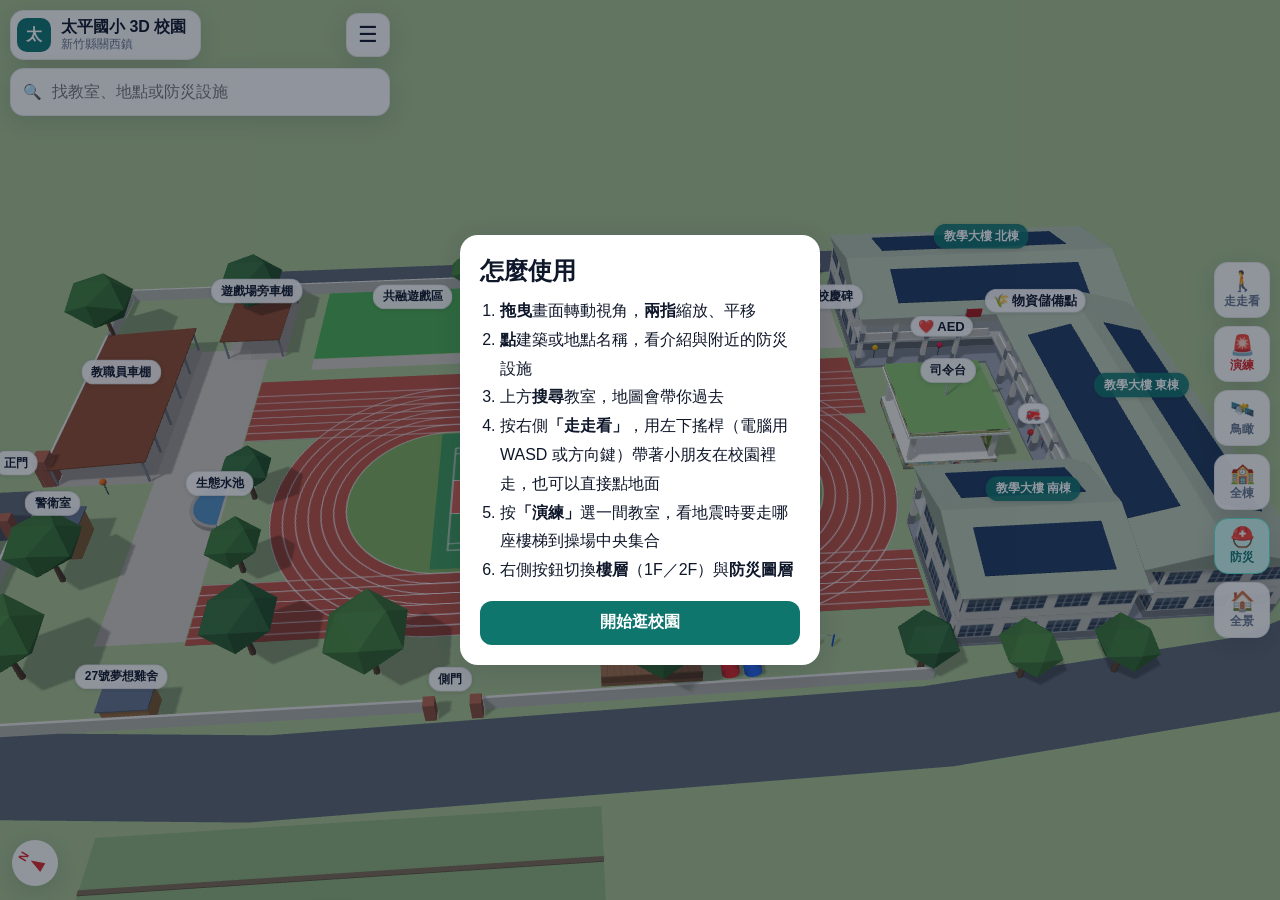
==== app/index.html @ c418060f "太平國小 3D 校園地圖：第一版 - 依空拍校正比例的 3D 校園（公尺為單位，資料集中在 campus.json） - 手機優先介面：搜尋、資訊卡、分享連結、通報電話、圖例 - 走走看：方塊人物、搖" ====
<!doctype html>
<html lang="zh-Hant-TW">
<head>
  <meta charset="utf-8">
  <meta name="viewport" content="width=device-width, initial-scale=1, viewport-fit=cover">
  <meta name="theme-color" content="#0f766e">
  <meta name="description" content="新竹縣關西鎮太平國小 3D 校園地圖：找教室、看防災設施與疏散集合點。">
  <title>太平國小 3D 校園地圖</title>
  <meta property="og:title" content="太平國小 3D 校園地圖">
  <meta property="og:description" content="用手機逛新竹縣關西鎮太平國小：找教室、看防災設施，跟著小朋友走一次地震疏散路線。">
  <meta property="og:type" content="website">
  <link rel="icon" href="./favicon.svg" type="image/svg+xml">
  <link rel="stylesheet" href="./styles.css">
  <script src="./vendor/qrcode.js" defer></script>
  <script type="importmap">
    {
      "imports": {
        "three": "./vendor/three/three.module.min.js",
        "three/addons/": "./vendor/three/addons/"
      }
    }
  </script>
</head>
<body>
  <div id="stage"></div>
  <div id="labels"></div>

  <!-- 頂部：校名、搜尋、選單 -->
  <header class="topbar">
    <div class="topbar-row">
      <div class="brand">
        <div class="brand-mark" aria-hidden="true">太</div>
        <div>
          <div class="brand-title">太平國小 3D 校園</div>
          <div class="brand-sub">新竹縣關西鎮</div>
        </div>
      </div>
      <button class="icon-btn" id="menu-open" aria-label="開啟選單">☰</button>
    </div>
    <div class="search" role="search">
      <span class="search-icon" aria-hidden="true">🔍</span>
      <input id="search-input" type="search" placeholder="找教室、地點或防災設施" autocomplete="off" enterkeyhint="search" aria-label="搜尋地點">
      <button class="search-clear" id="search-clear" aria-label="清除" hidden>×</button>
      <ul class="search-results" id="search-results" role="listbox" hidden></ul>
    </div>
  </header>

  <!-- 右側快捷鍵 -->
  <nav class="rail" aria-label="檢視工具">
    <button class="rail-btn walk" id="btn-walk" aria-label="走路模式"><span class="rail-icon">🚶</span><span class="rail-text">走走看</span></button>
    <button class="rail-btn drill" id="btn-drill" aria-label="疏散演練"><span class="rail-icon">🚨</span><span class="rail-text">演練</span></button>
    <button class="rail-btn" id="btn-view" aria-label="切換視角"><span class="rail-icon">🛰️</span><span class="rail-text">鳥瞰</span></button>
    <button class="rail-btn" id="btn-floor" aria-label="切換樓層"><span class="rail-icon">🏫</span><span class="rail-text">全棟</span></button>
    <button class="rail-btn" id="btn-safety" aria-label="防災圖層"><span class="rail-icon">⛑️</span><span class="rail-text">防災</span></button>
    <button class="rail-btn" id="btn-home" aria-label="回到全景"><span class="rail-icon">🏠</span><span class="rail-text">全景</span></button>
  </nav>

  <!-- 走路模式的搖桿 -->
  <div class="joystick" id="joystick" hidden aria-label="移動搖桿">
    <div class="joy-knob"></div>
  </div>

  <div class="compass" id="compass" title="北方">
    <div class="compass-needle"><span>N</span></div>
  </div>

  <!-- 資訊卡：手機在底部，桌機在右側 -->
  <section class="card" id="info-card" hidden aria-live="polite">
    <div class="card-grip" aria-hidden="true"></div>
    <button class="card-close" id="info-close" aria-label="關閉">×</button>
    <div class="card-kicker" id="info-kicker"></div>
    <h2 class="card-title" id="info-title"></h2>
    <p class="card-desc" id="info-desc"></p>
    <ul class="card-tags" id="info-tags"></ul>
    <div class="card-nearby" id="info-nearby" hidden>
      <div class="card-subtitle">附近的防災設施</div>
      <ul id="info-nearby-list"></ul>
    </div>
    <div class="card-actions">
      <button class="btn primary" id="info-go">🚶 帶我去</button>
      <button class="btn danger" id="info-drill" hidden>🚨 疏散演練</button>
      <button class="btn" id="info-share">🔗 分享</button>
    </div>
  </section>

  <!-- 選單抽屜 -->
  <div class="drawer-mask" id="drawer-mask" hidden></div>
  <aside class="drawer" id="drawer" hidden aria-label="選單">
    <div class="drawer-head">
      <b>選單</b>
      <button class="icon-btn" id="menu-close" aria-label="關閉選單">×</button>
    </div>

    <section class="drawer-sec">
      <h3>☎️ 防救災通報電話</h3>
      <div id="contacts"></div>
    </section>

    <section class="drawer-sec">
      <h3>🗺️ 圖例</h3>
      <div class="legend" id="legend"></div>
    </section>

    <section class="drawer-sec">
      <h3>🧭 地震避難原則</h3>
      <p class="drawer-note">先就地掩護（趴下、掩護、穩住），搖晃停止後依老師指示，走規定的樓梯到<b>操場中央</b>集合。</p>
      <button class="btn danger wide" id="drawer-drill" style="margin-top:10px">🚨 開始疏散演練</button>
    </section>

    <section class="drawer-sec">
      <h3>🧒 走路角色</h3>
      <div class="seg-choice" role="radiogroup" aria-label="走路角色">
        <label><input type="radio" name="char" value="boy" checked> 👦 男孩</label>
        <label><input type="radio" name="char" value="girl"> 👧 女孩</label>
      </div>
    </section>

    <section class="drawer-sec">
      <h3>⚙️ 顯示設定</h3>
      <label class="switch"><input type="checkbox" id="opt-labels" checked> 顯示地點名稱</label>
      <label class="switch ref-option"><input type="checkbox" id="opt-reference"> 顯示空拍底圖（編輯用）</label>
    </section>

    <section class="drawer-sec">
      <h3>📱 分享這個網站</h3>
      <div class="qr" id="site-qr" aria-label="網站 QR Code"></div>
      <div class="qr-url" id="site-url"></div>
      <div class="card-actions">
        <button class="btn" id="copy-url">複製網址</button>
        <a class="btn" href="./poster.html" target="_blank" rel="noopener">🖨️ 列印海報</a>
      </div>
    </section>

    <section class="drawer-sec">
      <button class="btn wide" id="help-open">❓ 操作說明</button>
    </section>

    <p class="drawer-foot">新竹縣關西鎮太平國民小學<br><span id="data-version"></span></p>
  </aside>

  <!-- 操作說明（第一次開啟會出現） -->
  <div class="help" id="help" hidden>
    <div class="help-box" role="dialog" aria-labelledby="help-title">
      <h2 id="help-title">怎麼使用</h2>
      <ol>
        <li><b>拖曳</b>畫面轉動視角，<b>兩指</b>縮放、平移</li>
        <li><b>點</b>建築或地點名稱，看介紹與附近的防災設施</li>
        <li>上方<b>搜尋</b>教室，地圖會帶你過去</li>
        <li>按右側<b>「走走看」</b>，用左下搖桿（電腦用 WASD 或方向鍵）帶著小朋友在校園裡走，也可以直接點地面</li>
        <li>按<b>「演練」</b>選一間教室，看地震時要走哪座樓梯到操場中央集合</li>
        <li>右側按鈕切換<b>樓層</b>（1F／2F）與<b>防災圖層</b></li>
      </ol>
      <button class="btn primary wide" id="help-close">開始逛校園</button>
    </div>
  </div>

  <!-- 疏散演練：選班級 -->
  <div class="help" id="drill-picker" hidden>
    <div class="help-box" role="dialog" aria-labelledby="drill-picker-title">
      <h2 id="drill-picker-title">🚨 地震疏散演練</h2>
      <p class="drawer-note">選一間教室，看小朋友從教室門口走規定的樓梯，到操場中央集合。</p>
      <div class="drill-list" id="drill-list"></div>
      <button class="btn wide" id="drill-cancel">取消</button>
    </div>
  </div>

  <!-- 疏散演練進行中 -->
  <section class="drillbar" id="drillbar" hidden aria-live="polite">
    <div class="drill-title" id="drill-title"></div>
    <div class="drill-sub" id="drill-sub"></div>
    <div class="drill-progress"><div class="drill-progress-bar" id="drill-progress-bar"></div></div>
    <div class="drill-actions">
      <button class="btn" id="drill-pause">⏸ 暫停</button>
      <button class="btn" id="drill-speed">⏩ 2 倍速</button>
      <button class="btn" id="drill-stop">結束</button>
    </div>
  </section>

  <div class="toast" id="toast" hidden></div>
  <div class="loading" id="loading">載入校園中…</div>

  <script type="module" src="./src/main.js"></script>
</body>
</html>
---- app/styles.css ----
:root {
  --bg: #dfeaf2;
  --panel: rgba(255, 255, 255, 0.95);
  --panel-border: rgba(15, 23, 42, 0.08);
  --text: #0f172a;
  --muted: #64748b;
  --accent: #0f766e;
  --accent-soft: #ccfbf1;
  --danger: #dc2626;
  --radius: 14px;
  --shadow: 0 6px 24px rgba(15, 23, 42, 0.14);
  --safe-top: env(safe-area-inset-top, 0px);
  --safe-bottom: env(safe-area-inset-bottom, 0px);
  --safe-right: env(safe-area-inset-right, 0px);
}

* { box-sizing: border-box; }

html, body {
  margin: 0;
  height: 100%;
  overflow: hidden;
  background: var(--bg);
  color: var(--text);
  font-family: -apple-system, BlinkMacSystemFont, "PingFang TC", "Noto Sans TC", "Microsoft JhengHei", sans-serif;
  -webkit-tap-highlight-color: transparent;
  overscroll-behavior: none;
  -webkit-text-size-adjust: 100%;
}

#stage { position: fixed; inset: 0; touch-action: none; }
#stage canvas { display: block; }
#labels { position: fixed; inset: 0; pointer-events: none; }

button { font: inherit; color: inherit; cursor: pointer; border: 0; background: none; }

.panel {
  background: var(--panel);
  border: 1px solid var(--panel-border);
  border-radius: var(--radius);
  box-shadow: var(--shadow);
}

.icon-btn {
  width: 44px;
  height: 44px;
  border-radius: 12px;
  font-size: 22px;
  display: grid;
  place-items: center;
  background: var(--panel);
  border: 1px solid var(--panel-border);
  box-shadow: var(--shadow);
}

.btn {
  min-height: 44px;
  padding: 0 16px;
  border-radius: 12px;
  background: #eef2f6;
  font-weight: 600;
}
.btn.primary { background: var(--accent); color: #fff; }
.btn.wide { width: 100%; }

/* ---------- 頂部 ---------- */
.topbar {
  position: fixed;
  top: calc(10px + var(--safe-top));
  left: 10px;
  right: 10px;
  display: flex;
  flex-direction: column;
  gap: 8px;
  pointer-events: none;
  z-index: 15;
}
.topbar > *, .topbar-row > * { pointer-events: auto; }
.topbar-row { display: flex; justify-content: space-between; align-items: center; gap: 8px; pointer-events: none; }

.brand {
  display: flex;
  align-items: center;
  gap: 10px;
  background: var(--panel);
  border: 1px solid var(--panel-border);
  border-radius: var(--radius);
  box-shadow: var(--shadow);
  padding: 6px 14px 6px 6px;
}
.brand-mark {
  width: 34px;
  height: 34px;
  border-radius: 10px;
  background: var(--accent);
  color: #fff;
  font-weight: 800;
  display: grid;
  place-items: center;
}
.brand-title { font-weight: 700; font-size: 16px; line-height: 1.2; }
.brand-sub { font-size: 12px; color: var(--muted); }

.search {
  position: relative;
  display: flex;
  align-items: center;
  background: var(--panel);
  border: 1px solid var(--panel-border);
  border-radius: var(--radius);
  box-shadow: var(--shadow);
}
.search-icon { padding-left: 12px; font-size: 15px; }
.search input {
  flex: 1;
  min-width: 0;
  height: 46px;
  border: 0;
  background: transparent;
  padding: 0 10px;
  font: inherit;
  font-size: 16px; /* 16px 以上 iPhone 才不會自動放大 */
  color: var(--text);
  outline: none;
}
.search input::-webkit-search-cancel-button { display: none; }
.search-clear { width: 44px; height: 44px; font-size: 22px; color: var(--muted); }
.search-results {
  position: absolute;
  top: calc(100% + 6px);
  left: 0;
  right: 0;
  margin: 0;
  padding: 6px;
  list-style: none;
  max-height: min(50vh, 360px);
  overflow: auto;
  background: var(--panel);
  border: 1px solid var(--panel-border);
  border-radius: var(--radius);
  box-shadow: var(--shadow);
}
.search-results li {
  display: flex;
  align-items: center;
  gap: 10px;
  min-height: 44px;
  padding: 6px 10px;
  border-radius: 10px;
  cursor: pointer;
}
.search-results li:hover, .search-results li.active { background: #f1f5f9; }
.search-results .r-icon { width: 24px; text-align: center; }
.search-results .r-name { font-weight: 600; }
.search-results .r-meta { margin-left: auto; font-size: 12px; color: var(--muted); white-space: nowrap; }
.search-results .r-empty { color: var(--muted); cursor: default; }

/* ---------- 右側快捷鍵 ---------- */
.rail {
  position: fixed;
  right: calc(10px + var(--safe-right));
  top: 50%;
  transform: translateY(-50%);
  display: flex;
  flex-direction: column;
  gap: 8px;
  z-index: 12;
}
.rail-btn {
  width: 56px;
  min-height: 56px;
  border-radius: 14px;
  background: var(--panel);
  border: 1px solid var(--panel-border);
  box-shadow: var(--shadow);
  display: flex;
  flex-direction: column;
  align-items: center;
  justify-content: center;
  gap: 2px;
  padding: 4px 0;
}
.rail-icon { font-size: 20px; line-height: 1; }
.rail-text { font-size: 12px; font-weight: 700; color: var(--muted); }
.rail-btn.on { background: var(--accent-soft); border-color: #5eead4; }
.rail-btn.on .rail-text { color: var(--accent); }

/* ---------- 走路搖桿 ---------- */
.joystick {
  position: fixed;
  left: 22px;
  bottom: calc(80px + var(--safe-bottom));
  width: 130px;
  height: 130px;
  border-radius: 50%;
  background: rgba(255, 255, 255, 0.45);
  border: 2px solid rgba(255, 255, 255, 0.85);
  box-shadow: var(--shadow);
  display: grid;
  place-items: center;
  touch-action: none;
  z-index: 13;
}
.joystick[hidden] { display: none; }
.joystick.on { background: rgba(255, 255, 255, 0.6); }
.joy-knob {
  width: 56px;
  height: 56px;
  border-radius: 50%;
  background: var(--accent);
  border: 3px solid #fff;
  box-shadow: 0 2px 8px rgba(0, 0, 0, 0.25);
  pointer-events: none;
}
.card-open.walking .joystick { display: none; }
.rail-btn.walk.on { background: var(--accent); border-color: var(--accent); }
.rail-btn.walk.on .rail-text { color: #fff; }

.seg-choice { display: flex; gap: 8px; }
.seg-choice label {
  flex: 1;
  display: flex;
  align-items: center;
  justify-content: center;
  gap: 6px;
  min-height: 44px;
  border-radius: 12px;
  background: #f1f5f9;
  font-weight: 600;
  cursor: pointer;
}
.seg-choice label:has(input:checked) { background: var(--accent-soft); color: var(--accent); }
.seg-choice input { accent-color: var(--accent); }

/* ---------- 指北針 ---------- */
.compass {
  position: fixed;
  left: 12px;
  bottom: calc(14px + var(--safe-bottom));
  width: 46px;
  height: 46px;
  border-radius: 50%;
  background: var(--panel);
  box-shadow: var(--shadow);
  z-index: 5;
}
.compass-needle { position: absolute; inset: 0; display: flex; justify-content: center; }
.compass-needle span { margin-top: 3px; font-size: 12px; font-weight: 800; color: var(--danger); }
.compass-needle::after {
  content: "";
  position: absolute;
  top: 18px;
  left: 50%;
  margin-left: -5px;
  border-left: 5px solid transparent;
  border-right: 5px solid transparent;
  border-bottom: 14px solid var(--danger);
}

/* ---------- 資訊卡 ---------- */
.card {
  position: fixed;
  left: 0;
  right: 0;
  bottom: 0;
  max-height: 52vh;
  overflow: auto;
  background: var(--panel);
  border-radius: 18px 18px 0 0;
  box-shadow: 0 -6px 24px rgba(15, 23, 42, 0.16);
  padding: 8px 18px calc(16px + var(--safe-bottom));
  z-index: 20;
  animation: sheet-in 0.22s ease-out;
}
@keyframes sheet-in { from { transform: translateY(30px); opacity: 0; } }
.card-grip { width: 40px; height: 5px; border-radius: 3px; background: #cbd5e1; margin: 0 auto 8px; }
.card-close { position: absolute; top: 8px; right: 8px; width: 44px; height: 44px; font-size: 26px; color: var(--muted); }
.card-kicker { font-size: 13px; color: var(--accent); font-weight: 700; }
.card-title { margin: 2px 44px 6px 0; font-size: 21px; }
.card-desc { margin: 0 0 10px; line-height: 1.65; color: #334155; }
.card-tags { list-style: none; margin: 0 0 10px; padding: 0; display: flex; flex-wrap: wrap; gap: 6px; }
.card-tags:empty { display: none; }
.card-tags li { font-size: 13px; padding: 4px 10px; border-radius: 999px; background: #fee2e2; color: #b91c1c; }
.card-subtitle { font-size: 13px; font-weight: 700; color: var(--muted); margin-bottom: 4px; }
.card-nearby ul { list-style: none; margin: 0 0 10px; padding: 0; }
.card-nearby li {
  display: flex;
  gap: 8px;
  align-items: center;
  min-height: 40px;
  padding: 4px 8px;
  border-radius: 10px;
  cursor: pointer;
}
.card-nearby li:hover { background: #f1f5f9; }
.card-nearby .dist { margin-left: auto; color: var(--muted); font-size: 13px; }
.card-actions { display: flex; gap: 8px; }

@media (max-width: 899px) {
  .card-open .rail { top: 22%; transform: none; }
  .card-open .compass { display: none; }
}

@media (min-width: 900px) {
  .topbar { right: auto; width: 380px; }
  .card {
    left: auto;
    right: 82px;
    top: calc(14px + var(--safe-top));
    bottom: auto;
    width: 360px;
    max-height: calc(100vh - 28px);
    border-radius: var(--radius);
    padding-top: 14px;
  }
  .card-grip { display: none; }
}

.btn.danger { background: #dc2626; color: #fff; }
.card-actions { flex-wrap: wrap; }
.card-actions .btn { flex: 1 1 auto; }
.rail-btn.drill .rail-text { color: #dc2626; }

/* ---------- 疏散演練 ---------- */
.drill-list { display: grid; grid-template-columns: 1fr 1fr; gap: 8px; margin: 12px 0; max-height: 50vh; overflow: auto; }
.drill-list button {
  min-height: 52px;
  border-radius: 12px;
  background: #f1f5f9;
  text-align: left;
  padding: 6px 12px;
  line-height: 1.3;
}
.drill-list button b { display: block; font-size: 15px; }
.drill-list button span { font-size: 12px; color: var(--muted); }
.drill-list button:active { background: #fee2e2; }
.drillbar {
  position: fixed;
  left: 10px;
  right: 10px;
  bottom: calc(10px + var(--safe-bottom));
  background: var(--panel);
  border: 2px solid #fca5a5;
  border-radius: var(--radius);
  box-shadow: var(--shadow);
  padding: 12px 14px;
  z-index: 21;
}
.drillbar[hidden] { display: none; }
.drill-title { font-weight: 800; font-size: 16px; color: #b91c1c; }
.drill-sub { font-size: 13px; color: #334155; margin: 2px 0 8px; }
.drill-progress { height: 8px; border-radius: 4px; background: #fee2e2; overflow: hidden; margin-bottom: 10px; }
.drill-progress-bar { height: 100%; width: 0; background: #dc2626; transition: width 0.2s linear; }
.drill-actions { display: flex; gap: 8px; }
.drill-actions .btn { flex: 1; }
.drilling .joystick, .drilling .rail { display: none; }
@media (min-width: 900px) {
  .drillbar { left: auto; right: 82px; bottom: auto; top: calc(14px + var(--safe-top)); width: 360px; }
  .drilling .rail { display: flex; }
}

/* ---------- 選單抽屜 ---------- */
.drawer-mask { position: fixed; inset: 0; background: rgba(15, 23, 42, 0.35); z-index: 40; }
.drawer {
  position: fixed;
  top: 0;
  right: 0;
  bottom: 0;
  width: min(360px, 88vw);
  overflow: auto;
  background: #fff;
  box-shadow: -8px 0 30px rgba(15, 23, 42, 0.2);
  padding: calc(12px + var(--safe-top)) 16px calc(16px + var(--safe-bottom));
  z-index: 41;
  animation: drawer-in 0.2s ease-out;
}
@keyframes drawer-in { from { transform: translateX(40px); opacity: 0; } }
.drawer-head { display: flex; justify-content: space-between; align-items: center; font-size: 18px; margin-bottom: 4px; }
.drawer-head .icon-btn { box-shadow: none; }
.drawer-sec { border-top: 1px solid #e2e8f0; padding: 12px 0; }
.drawer-sec h3 { margin: 0 0 8px; font-size: 15px; }
.drawer-note { margin: 0; line-height: 1.6; color: #334155; }
.qr { width: 180px; margin: 4px auto 6px; }
.qr svg { width: 100%; height: auto; display: block; }
.qr-url { text-align: center; font-size: 12px; color: var(--muted); word-break: break-all; margin-bottom: 8px; }
a.btn { display: inline-flex; align-items: center; justify-content: center; text-decoration: none; color: inherit; }
.drawer-foot { color: var(--muted); font-size: 12px; text-align: center; line-height: 1.6; }

.contact-group { font-size: 12px; color: var(--muted); margin: 8px 0 4px; }
.contact {
  display: flex;
  align-items: center;
  gap: 10px;
  min-height: 48px;
  padding: 6px 10px;
  margin-bottom: 4px;
  border-radius: 10px;
  background: #f8fafc;
  color: inherit;
  text-decoration: none;
}
.contact:active { background: #e2e8f0; }
.contact-name { font-weight: 600; font-size: 14px; }
.contact-tel { font-size: 13px; color: var(--accent); }
.contact-call { margin-left: auto; font-size: 20px; }

.legend { display: grid; grid-template-columns: 1fr 1fr; gap: 6px 10px; font-size: 13px; }
.legend-item { display: flex; align-items: center; gap: 6px; }
.legend-swatch { width: 16px; height: 16px; border-radius: 4px; border: 1px solid rgba(0,0,0,.15); flex: none; }

.switch { display: flex; align-items: center; gap: 10px; min-height: 40px; }
.ref-option { display: none; } /* 空拍有拍到鄰居房屋，只在編輯模式使用 */
.editing .ref-option { display: flex; }
.switch input { width: 20px; height: 20px; accent-color: var(--accent); }

/* ---------- 操作說明 ---------- */
.help { position: fixed; inset: 0; background: rgba(15, 23, 42, 0.45); display: grid; place-items: center; padding: 16px; z-index: 50; }
.help[hidden] { display: none; }
.help-box { background: #fff; border-radius: 18px; padding: 20px; max-width: 360px; width: 100%; box-shadow: var(--shadow); }
.help-box h2 { margin: 0 0 10px; }
.help-box ol { padding-left: 20px; line-height: 1.8; margin: 0 0 16px; }

.toast {
  position: fixed;
  left: 50%;
  bottom: calc(24px + var(--safe-bottom));
  transform: translateX(-50%);
  background: rgba(15, 23, 42, 0.9);
  color: #fff;
  padding: 10px 16px;
  border-radius: 999px;
  font-size: 14px;
  z-index: 60;
}

/* ---------- 3D 標籤 ---------- */
.lbl {
  padding: 3px 9px;
  border-radius: 999px;
  background: rgba(255, 255, 255, 0.93);
  border: 1px solid rgba(15, 23, 42, 0.12);
  font-size: 12px;
  font-weight: 600;
  white-space: nowrap;
  pointer-events: auto;
  cursor: pointer;
  box-shadow: 0 1px 4px rgba(0, 0, 0, 0.12);
  transition: opacity 0.15s;
}
.lbl.room { background: rgba(15, 23, 42, 0.84); color: #fff; border-color: transparent; }
.lbl.stair { background: #facc15; border-color: #ca8a04; }
.lbl.bldg { background: rgba(15, 118, 110, 0.9); color: #fff; border-color: transparent; }
.lbl.safety { padding: 2px 7px; font-size: 13px; }
.lbl.check::after { content: " ?"; color: var(--danger); font-weight: 800; }
.lbl.selected { background: var(--accent); color: #fff; border-color: transparent; transform: scale(1.12); }
.lbl.culled { opacity: 0; pointer-events: none; }
.hide-labels .lbl:not(.safety):not(.selected) { display: none; }
.hide-safety .lbl.safety { display: none; }

.loading { position: fixed; inset: 0; display: grid; place-items: center; background: var(--bg); font-size: 18px; color: var(--muted); z-index: 100; }
.loading[hidden] { display: none; }

/* ---------- 編輯模式 ---------- */
.editing .rail, .editing .compass { display: none; }
.editor {
  position: fixed;
  left: 10px;
  top: 128px;
  width: 300px;
  max-height: calc(100vh - 140px);
  overflow: auto;
  background: rgba(15, 23, 42, 0.94);
  color: #e2e8f0;
  border-radius: var(--radius);
  box-shadow: var(--shadow);
  padding: 12px;
  font-size: 13px;
  z-index: 30;
}
.editor h3 { margin: 0 0 8px; font-size: 15px; color: #5eead4; }
.editor .row { display: flex; gap: 6px; flex-wrap: wrap; margin-bottom: 8px; align-items: center; }
.editor button { background: #334155; color: #e2e8f0; border-radius: 8px; padding: 6px 10px; min-height: 32px; }
.editor button.primary { background: #0d9488; color: #fff; font-weight: 700; }
.editor button.on { background: #0f766e; color: #fff; }
.editor button:disabled { opacity: .4; cursor: default; }
.editor label { display: grid; grid-template-columns: 56px 1fr; align-items: center; gap: 6px; margin-bottom: 4px; }
.editor input[type="number"], .editor input[type="text"], .editor textarea, .editor select {
  width: 100%;
  background: #1e293b;
  color: #f8fafc;
  border: 1px solid #475569;
  border-radius: 6px;
  padding: 5px 7px;
  font: inherit;
}
.editor textarea { min-height: 54px; resize: vertical; }
.editor .muted { color: #94a3b8; }
.editor .warn { color: #fca5a5; }
.editor .coords { font-family: ui-monospace, Menlo, monospace; color: #fde68a; }
.editor hr { border: 0; border-top: 1px solid #334155; margin: 10px 0; }
.editor .status { min-height: 1.4em; }
.editor .objlist { max-height: 170px; overflow: auto; margin-top: 6px; display: flex; flex-direction: column; gap: 2px; }
.editor .objitem { text-align: left; background: transparent; padding: 4px 6px; min-height: 28px; }
.editor .objitem:hover { background: #1e293b; }
.editor .objitem.on { background: #0f766e; color: #fff; }
.editor .objitem.on .muted { color: #ccfbf1; }
.editor .nudge { display: grid; grid-template-columns: 1fr auto; gap: 6px; align-items: center; margin-bottom: 8px; }
.editor .nudge[hidden] { display: none; }
.editor .nudge > .muted { grid-column: 1 / -1; }
.editor .nudge-pad { display: grid; grid-template-columns: repeat(3, 40px); grid-template-rows: repeat(2, 36px); gap: 4px; }
.editor .nudge-pad button { padding: 0; font-size: 18px; }
.editor .nudge-pad [data-nudge="0,-1"] { grid-column: 2; grid-row: 1; }
.editor .nudge-pad [data-nudge="-1,0"] { grid-column: 1; grid-row: 2; }
.editor .nudge-pad [data-nudge="1,0"] { grid-column: 3; grid-row: 2; }
.editor .nudge-pad [data-nudge="0,1"] { grid-column: 2; grid-row: 2; }
.editor .nudge select { width: auto; }

@media (max-width: 700px) {
  .editor { top: auto; bottom: 10px; left: 10px; right: 10px; width: auto; max-height: 45vh; }
}
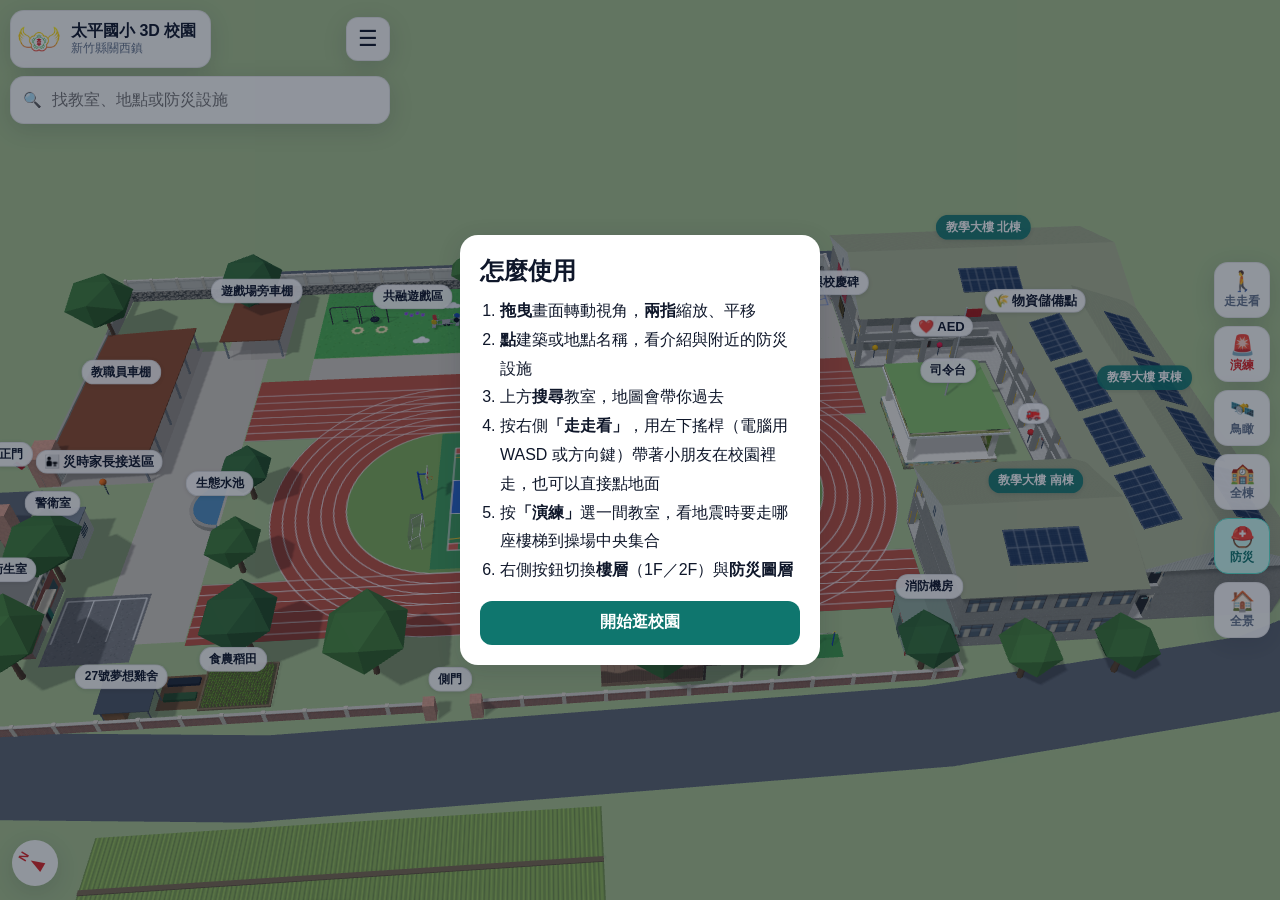
==== commit 87ea41cf: "第三輪修改：外觀依實景照片重做 - 標題與分頁圖示換成校徽；人物穿太平T；走路鏡頭拉近 - 教學大樓：灰色洗石子外牆、白色浪板山牆、卡其綠屋頂、分組太陽能板、   花崗石柱＋黃色護角、磨石子地磚、教室" ====
--- a/app/index.html
+++ b/app/index.html
@@ -9,7 +9,8 @@
   <meta property="og:title" content="太平國小 3D 校園地圖">
   <meta property="og:description" content="用手機逛新竹縣關西鎮太平國小：找教室、看防災設施，跟著小朋友走一次地震疏散路線。">
   <meta property="og:type" content="website">
-  <link rel="icon" href="./favicon.svg" type="image/svg+xml">
+  <link rel="icon" href="./public/favicon-64.png" type="image/png">
+  <link rel="apple-touch-icon" href="./public/apple-touch-icon.png">
   <link rel="stylesheet" href="./styles.css">
   <script src="./vendor/qrcode.js" defer></script>
   <script type="importmap">
@@ -29,7 +30,7 @@
   <header class="topbar">
     <div class="topbar-row">
       <div class="brand">
-        <div class="brand-mark" aria-hidden="true">太</div>
+        <img class="brand-mark" src="./public/logo.png" alt="" aria-hidden="true">
         <div>
           <div class="brand-title">太平國小 3D 校園</div>
           <div class="brand-sub">新竹縣關西鎮</div>
--- a/app/styles.css
+++ b/app/styles.css
@@ -89,14 +89,10 @@
   padding: 6px 14px 6px 6px;
 }
 .brand-mark {
-  width: 34px;
-  height: 34px;
-  border-radius: 10px;
-  background: var(--accent);
-  color: #fff;
-  font-weight: 800;
-  display: grid;
-  place-items: center;
+  width: 44px;
+  height: 44px;
+  object-fit: contain;
+  flex: none;
 }
 .brand-title { font-weight: 700; font-size: 16px; line-height: 1.2; }
 .brand-sub { font-size: 12px; color: var(--muted); }
